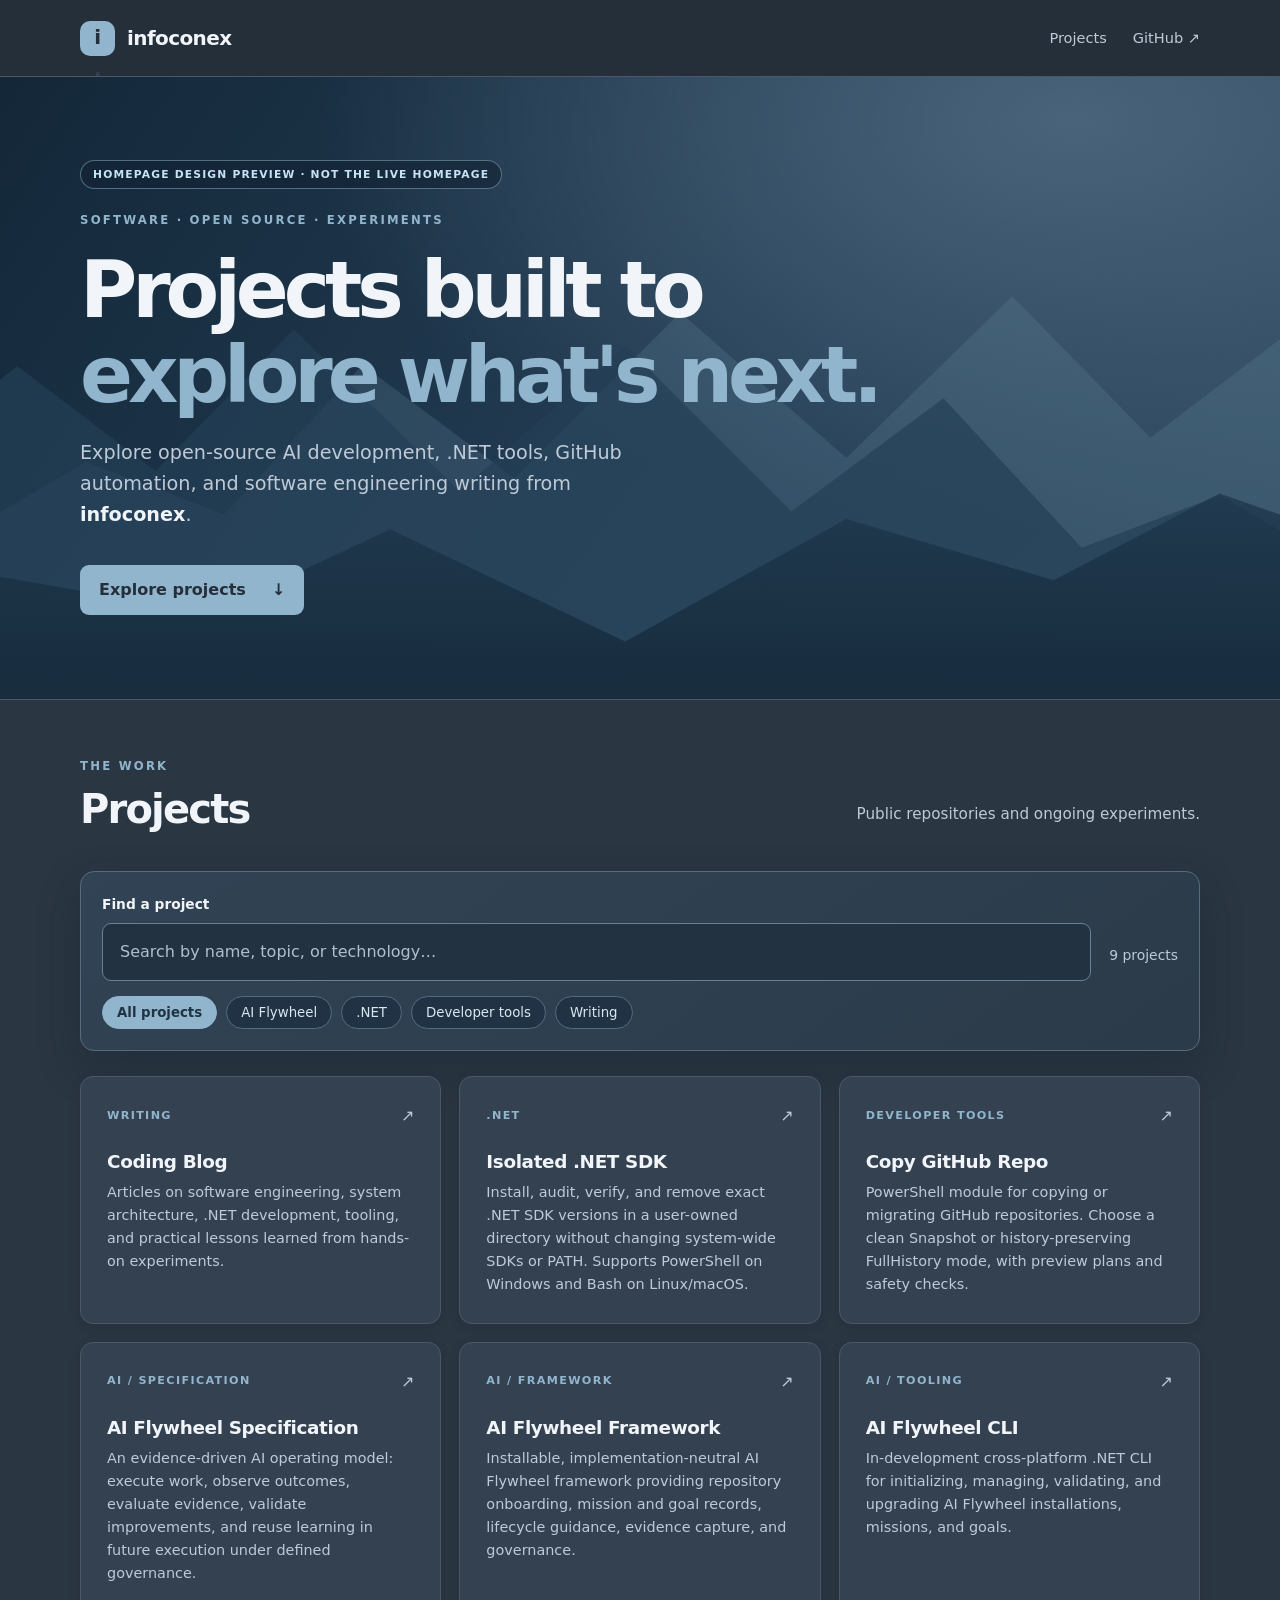
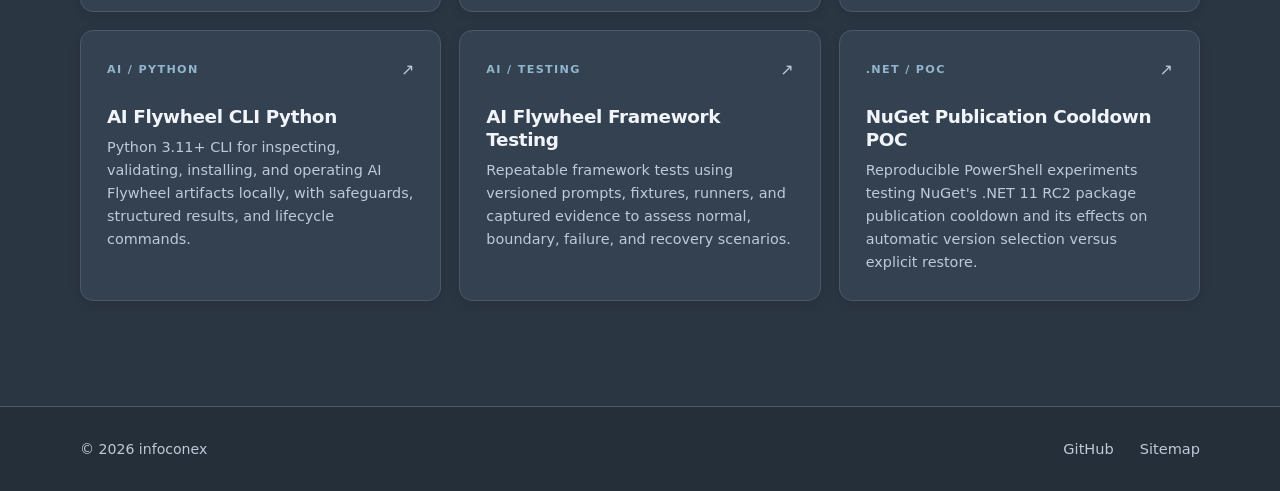
==== homepage-preview/index.html @ 614b7136 "Create independent homepage preview with mountain hero and category search" ====
<!doctype html>
<html lang="en">
<head>
  <meta charset="utf-8">
  <meta name="viewport" content="width=device-width, initial-scale=1">
  <meta name="google-site-verification" content="R2PLnHTV-nKay9ewvrsqAp30Uji-j2KexyPmnPX744A" />
  <meta name="theme-color" content="#252F3A">
  <meta name="description" content="Discover AI Flywheel projects, .NET tooling, GitHub automation, and software engineering writing from infoconex.">
  <meta name="robots" content="noindex,nofollow,noarchive">
  <link rel="icon" href="/favicon.svg" type="image/svg+xml">
  <link rel="stylesheet" href="/styles.css">
  <meta property="og:type" content="website"><meta property="og:site_name" content="infoconex"><meta property="og:title" content="infoconex | AI, .NET and Developer Projects"><meta property="og:description" content="Explore AI Flywheel, developer tools, .NET experiments, and technical writing from infoconex."><meta property="og:url" content="https://infoconex.github.io/"><meta property="og:image" content="https://infoconex.github.io/assets/social/home.png"><meta property="og:image:width" content="1200"><meta property="og:image:height" content="630"><meta property="og:image:alt" content="infoconex open-source engineering projects"><meta name="twitter:card" content="summary_large_image"><meta name="twitter:title" content="infoconex | AI, .NET and Developer Projects"><meta name="twitter:description" content="Explore AI Flywheel, developer tools, .NET experiments, and technical writing from infoconex."><meta name="twitter:image" content="https://infoconex.github.io/assets/social/home.png"><title>Homepage design preview | infoconex</title>
<style>
.hero-demo{position:relative;isolation:isolate;overflow:hidden;min-height:470px;padding:72px 0 84px;background:radial-gradient(ellipse at 84% 7%,#49647a 0%,transparent 50%),linear-gradient(125deg,#132738,#253f57 60%,#324d62 100%)}
.hero-demo .hero-inner{position:relative;z-index:2}.hero-demo h1{font-size:clamp(2.8rem,6.1vw,5.4rem);max-width:850px;margin:18px 0 20px}.hero-demo .intro{max-width:600px}.hero-demo .primary-link{margin-top:16px}
.preview-note{display:inline-flex;border:1px solid #91B5CC80;border-radius:99px;padding:5px 12px;font-size:.67rem;color:#c6e3f5;background:#1323339c;letter-spacing:.11em;font-weight:700}
.mountain{position:absolute;z-index:0;pointer-events:none;left:-3%;width:108%;height:65%;bottom:-1px;clip-path:polygon(0 71%,9% 53%,19% 66%,29% 29%,40% 57%,52% 16%,64% 52%,76% 12%,86% 47%,96% 21%,100% 32%,100% 100%,0 100%)}
.mountain-far{background:#6689a13d;transform:translateY(-48px);filter:blur(2px)}.mountain-mid{background:#243f56b0;transform:scaleX(-1) translateY(-15px)}.mountain-near{background:linear-gradient(180deg,#20394fb0,#172c3d);height:41%;clip-path:polygon(0 49%,18% 66%,31% 33%,48% 77%,64% 29%,79% 53%,91% 19%,100% 36%,100% 100%,0 100%)}
.projects-section{padding-top:45px}.discovery{border:1px solid #566c7d;background:linear-gradient(145deg,#314354,#2b3b4a);padding:21px;border-radius:14px;margin-bottom:25px;box-shadow:0 16px 42px #111e2a55}.discovery-top{display:flex;align-items:end;gap:18px;justify-content:space-between}.discovery-top label{display:grid;flex:1;gap:8px}.discovery-label{font-weight:720;font-size:.86rem}.discovery input{width:100%;border:1px solid #698095;background:#233241;color:#f1f5f9;border-radius:9px;padding:15px 17px;font:inherit}.discovery input::placeholder{color:#aebfce}#project-count{color:var(--muted);font-size:.87rem;padding-bottom:14px;white-space:nowrap}.chips{display:flex;flex-wrap:wrap;gap:9px;margin-top:15px}.chip{cursor:pointer;background:#203244;border:1px solid #526d82;color:#d9e6ef;border-radius:99px;padding:8px 14px;font:600 .83rem/1.3 inherit;font-family:inherit}.chip:hover,.chip:focus-visible{border-color:#b5d5e9}.chip.selected{background:#91B5CC;color:#213342;border-color:#91B5CC;font-weight:800}.project-card[hidden]{display:none!important}
@media(max-width:600px){.hero-demo{min-height:0;padding:48px 0 65px}.mountain{opacity:.5}.discovery-top{display:block}#project-count{display:block;padding:8px 0 0}}
</style></head>
<body>
  <header class="site-header">
    <div class="container header-inner">
      <a class="brand" href="/" aria-label="infoconex home"><span class="brand-mark">i<span>.</span></span> infoconex</a>
      <nav aria-label="Main navigation"><a href="#projects">Projects</a><a href="https://github.com/infoconex" target="_blank" rel="noopener noreferrer">GitHub ↗</a></nav>
    </div>
  </header>
  <main>
    <section class="hero hero-demo"><div class="container hero-inner"><p class="preview-note">HOMEPAGE DESIGN PREVIEW · NOT THE LIVE HOMEPAGE</p>
      <p class="eyebrow">SOFTWARE · OPEN SOURCE · EXPERIMENTS</p>
      <h1>Projects built to<br><span>explore what's next.</span></h1>
      <p class="intro">Explore open-source AI development, .NET tools, GitHub automation, and software engineering writing from <strong>infoconex</strong>.</p>
      <a class="primary-link" href="#projects">Explore projects <span aria-hidden="true">↓</span></a>
      </div><div class="mountain mountain-far" aria-hidden="true"></div><div class="mountain mountain-mid" aria-hidden="true"></div><div class="mountain mountain-near" aria-hidden="true"></div>
    </section>
    <section class="projects-section" id="projects" aria-labelledby="projects-heading">
      <div class="container">
        <div class="section-heading"><div><p class="eyebrow">THE WORK</p><h2 id="projects-heading">Projects</h2></div><p>Public repositories and ongoing experiments.</p></div>
        <div class="discovery"><div class="discovery-top"><label for="project-search"><span class="discovery-label">Find a project</span><input id="project-search" type="search" placeholder="Search by name, topic, or technology…" autocomplete="off"></label><span id="project-count" aria-live="polite"></span></div><div class="chips" aria-label="Filter projects by category" role="group"><button class="chip selected" type="button" data-filter="all" aria-pressed="true">All projects</button><button class="chip" type="button" data-filter="ai" aria-pressed="false">AI Flywheel</button><button class="chip" type="button" data-filter="dotnet" aria-pressed="false">.NET</button><button class="chip" type="button" data-filter="tools" aria-pressed="false">Developer tools</button><button class="chip" type="button" data-filter="writing" aria-pressed="false">Writing</button></div></div>
        <div id="project-grid" class="project-grid">
          <a class="project-card" data-order="10" href="/projects/coding-blog/"><div class="card-top"><span class="card-tag">Writing</span><span class="card-arrow" aria-hidden="true">↗</span></div><h3>Coding Blog</h3><p>Articles on software engineering, system architecture, .NET development, tooling, and practical lessons learned from hands-on experiments.</p></a>
          <a class="project-card" data-order="20" href="/projects/isolated-dotnet-sdk/"><div class="card-top"><span class="card-tag">.NET</span><span class="card-arrow" aria-hidden="true">↗</span></div><h3>Isolated .NET SDK</h3><p>Install, audit, verify, and remove exact .NET SDK versions in a user-owned directory without changing system-wide SDKs or PATH. Supports PowerShell on Windows and Bash on Linux/macOS.</p></a>
          <a class="project-card" data-order="30" href="/projects/copy-github-repo/"><div class="card-top"><span class="card-tag">Developer Tools</span><span class="card-arrow" aria-hidden="true">↗</span></div><h3>Copy GitHub Repo</h3><p>PowerShell module for copying or migrating GitHub repositories. Choose a clean Snapshot or history-preserving FullHistory mode, with preview plans and safety checks.</p></a>
          <a class="project-card" data-order="40" href="/projects/ai-flywheel-spec/"><div class="card-top"><span class="card-tag">AI / Specification</span><span class="card-arrow" aria-hidden="true">↗</span></div><h3>AI Flywheel Specification</h3><p>An evidence-driven AI operating model: execute work, observe outcomes, evaluate evidence, validate improvements, and reuse learning in future execution under defined governance.</p></a>
          <a class="project-card" data-order="50" href="/projects/ai-flywheel-framework/"><div class="card-top"><span class="card-tag">AI / Framework</span><span class="card-arrow" aria-hidden="true">↗</span></div><h3>AI Flywheel Framework</h3><p>Installable, implementation-neutral AI Flywheel framework providing repository onboarding, mission and goal records, lifecycle guidance, evidence capture, and governance.</p></a>
          <a class="project-card" data-order="60" href="/projects/ai-flywheel-cli/"><div class="card-top"><span class="card-tag">AI / Tooling</span><span class="card-arrow" aria-hidden="true">↗</span></div><h3>AI Flywheel CLI</h3><p>In-development cross-platform .NET CLI for initializing, managing, validating, and upgrading AI Flywheel installations, missions, and goals.</p></a>
          <a class="project-card" data-order="70" href="/projects/ai-flywheel-cli-python/"><div class="card-top"><span class="card-tag">AI / Python</span><span class="card-arrow" aria-hidden="true">↗</span></div><h3>AI Flywheel CLI Python</h3><p>Python 3.11+ CLI for inspecting, validating, installing, and operating AI Flywheel artifacts locally, with safeguards, structured results, and lifecycle commands.</p></a>
          <a class="project-card" data-order="80" href="/projects/ai-flywheel-framework-testing/"><div class="card-top"><span class="card-tag">AI / Testing</span><span class="card-arrow" aria-hidden="true">↗</span></div><h3>AI Flywheel Framework Testing</h3><p>Repeatable framework tests using versioned prompts, fixtures, runners, and captured evidence to assess normal, boundary, failure, and recovery scenarios.</p></a>
          <a class="project-card" data-order="90" href="/projects/nuget-publication-cooldown-poc/"><div class="card-top"><span class="card-tag">.NET / POC</span><span class="card-arrow" aria-hidden="true">↗</span></div><h3>NuGet Publication Cooldown POC</h3><p>Reproducible PowerShell experiments testing NuGet&#x27;s .NET 11 RC2 package publication cooldown and its effects on automatic version selection versus explicit restore.</p></a>
        </div><p id="no-results" class="empty-state" hidden>No projects match your search.</p>
        <noscript><p>All project links above work without JavaScript. Search requires JavaScript.</p></noscript>
      </div>
    </section>
  </main>
  <footer class="site-footer"><div class="container footer-inner"><span>© <span id="year">2026</span> infoconex</span><div><a href="https://github.com/infoconex">GitHub</a><a href="/sitemap.xml">Sitemap</a></div></div></footer>
  <script>
(() => {
const cards = [...document.querySelectorAll('.project-card')];
const search = document.getElementById('project-search');
const count = document.getElementById('project-count');
const empty = document.getElementById('no-results');
const chips = [...document.querySelectorAll('.chip')];
const groups = {
  ai: ['ai-flywheel-spec','ai-flywheel-framework','ai-flywheel-cli','ai-flywheel-cli-python','ai-flywheel-framework-testing'],
  dotnet: ['isolated-dotnet-sdk','nuget-publication-cooldown-poc'],
  tools: ['copy-github-repo','isolated-dotnet-sdk','ai-flywheel-cli','ai-flywheel-cli-python'],
  writing: ['coding-blog']
};
let selected = 'all';
function filter(){
 const query=search.value.trim().toLocaleLowerCase();
 let visible=0;
 cards.forEach(card=>{
 const slug=card.getAttribute('href').split('/').filter(Boolean).pop();
 const matches=card.textContent.toLocaleLowerCase().includes(query)&&(selected==='all'||groups[selected].includes(slug));
 card.hidden=!matches;
 if(matches) visible++;
 });
 count.textContent=visible+' '+(visible===1?'project':'projects');
 empty.hidden=visible>0;
}
chips.forEach(chip=>chip.addEventListener('click',()=>{
 selected=chip.dataset.filter;
 chips.forEach(c=>{const active=c===chip;c.classList.toggle('selected',active);c.setAttribute('aria-pressed',String(active));});
 filter();
}));
search.addEventListener('input',filter);
document.getElementById('year').textContent=new Date().getFullYear();
filter();
})();
</script>
</body>
</html>
---- styles.css ----
:root{color-scheme:dark;--bg:#252F3A;--surface:#344151;--line:#4A5969;--text:#F1F5F9;--muted:#BECAD7;--accent:#91B5CC;font-family:Inter,ui-sans-serif,system-ui,-apple-system,BlinkMacSystemFont,"Segoe UI",sans-serif}*{box-sizing:border-box}html{scroll-behavior:smooth}body{margin:0;background:var(--bg);color:var(--text);line-height:1.6}a{color:inherit;text-decoration:none}a:hover{color:var(--accent)}a:focus-visible,input:focus-visible{outline:2px solid var(--accent);outline-offset:4px}.container{width:min(1120px,calc(100% - 44px));margin-inline:auto}.site-header{border-bottom:1px solid var(--line)}.header-inner,.footer-inner{display:flex;align-items:center;justify-content:space-between;gap:24px}.header-inner{min-height:76px}.brand{display:flex;align-items:center;gap:12px;font-weight:750;letter-spacing:-.03em;font-size:1.25rem}.brand-mark{display:grid;place-items:center;background:var(--accent);color:#252F3A;width:35px;height:35px;border-radius:10px;font-weight:850}.brand-mark span{color:#344151}.site-header nav,.site-footer .footer-inner>div{display:flex;gap:26px;font-size:.91rem;color:var(--muted)}.hero{padding:68px 0 72px}.eyebrow{color:var(--accent);font-size:.73rem;font-weight:800;letter-spacing:.19em}.hero h1{max-width:900px;font-size:clamp(2.8rem,6.4vw,5.8rem);line-height:1.09;letter-spacing:-.065em;margin:21px 0 28px}.hero h1 span{color:var(--accent)}.intro{font-size:1.2rem;color:var(--muted);max-width:610px}.intro strong{color:var(--text)}.primary-link{display:inline-flex;align-items:center;gap:26px;margin-top:24px;padding:12px 19px;border-radius:9px;background:var(--accent);color:#252F3A;font-weight:750}.primary-link:hover{background:#B3CFE0;color:#252F3A}.projects-section{padding:80px 0 105px;background:#2B3643;border-top:1px solid var(--line)}.section-heading{display:flex;justify-content:space-between;align-items:end;gap:20px;margin-bottom:30px}.section-heading h2{font-size:2.5rem;letter-spacing:-.045em;line-height:1.1;margin:10px 0}.section-heading>p{color:var(--muted);font-size:.95rem}.filter-bar{display:flex;align-items:center;justify-content:space-between;gap:18px;margin-bottom:24px}.filter-bar input{width:min(440px,100%);padding:13px 16px;border:1px solid var(--line);border-radius:9px;color:var(--text);background:var(--bg);font:inherit}.filter-bar span{color:var(--muted);font-size:.85rem}.project-grid{display:grid;grid-template-columns:repeat(3,minmax(0,1fr));gap:18px}.project-card{display:flex;flex-direction:column;min-height:230px;padding:26px;background:var(--surface);border:1px solid var(--line);border-radius:13px;transition:border-color .15s,transform .15s}.project-card:hover{border-color:#91B5CC;transform:translateY(-2px)}.card-top{display:flex;align-items:center;justify-content:space-between;gap:8px}.card-tag{font-size:.7rem;text-transform:uppercase;letter-spacing:.12em;color:var(--accent);font-weight:750}.card-arrow{color:var(--muted)}.project-card h3{font-size:1.15rem;letter-spacing:-.02em;overflow-wrap:anywhere;margin:22px 0 8px;line-height:1.25}.project-card p{margin:0;color:var(--muted);font-size:.9rem}.empty-state{color:var(--muted);grid-column:1/-1}.site-footer{padding:30px 0;border-top:1px solid var(--line);color:var(--muted);font-size:.88rem}.sr-only{position:absolute;width:1px;height:1px;padding:0;margin:-1px;overflow:hidden;clip:rect(0,0,0,0);white-space:nowrap;border:0}@media(max-width:850px){.project-grid{grid-template-columns:repeat(2,minmax(0,1fr))}}@media(max-width:600px){.hero{padding:54px 0 58px}.projects-section{padding:60px 0}.project-grid{grid-template-columns:1fr}.section-heading{align-items:start;flex-direction:column}.header-inner nav{gap:12px}.filter-bar{align-items:start;flex-direction:column}.footer-inner{align-items:start;flex-direction:column}}

.project-card[hidden],.empty-state[hidden]{display:none!important}.detail-page{min-height:65vh;padding-top:90px;padding-bottom:95px}.detail-page h1{font-size:clamp(2.5rem,6vw,4.4rem);letter-spacing:-.05em;line-height:1.1;margin:20px 0}.detail-page section{margin-top:65px;max-width:770px}.detail-page section h2{letter-spacing:-.025em}.detail-page section p{color:var(--muted)}.detail-links{display:flex;flex-wrap:wrap;gap:16px}.secondary-link{background:transparent;border:1px solid var(--line);color:var(--text)}.secondary-link:hover{background:#405064;color:var(--accent)}.return-link{margin-top:75px;color:var(--muted)}@media(prefers-reduced-motion:reduce){html{scroll-behavior:auto}.project-card{transition:none}}

/* Smoky Slate focus, contrast, and clarity */
.site-header{background:rgba(37,47,58,.94)}.project-card{box-shadow:0 3px 12px rgba(0,0,0,.10)}.project-card:hover{box-shadow:0 10px 24px rgba(0,0,0,.18)}.card-tag,.eyebrow{color:#91B5CC}.filter-bar input::placeholder{color:#BECAD7}.primary-link:focus-visible,.project-card:focus-visible{outline:3px solid #91B5CC;outline-offset:3px}

.primary-link{color:#252F3A}.primary-link:hover{color:#252F3A}.brand-mark{color:#252F3A}.secondary-link{color:var(--text)}.secondary-link:hover{color:var(--accent)}

/* Project detail content */
.detail-page .intro{max-width:850px}.detail-page section{margin-top:48px}.detail-page section h2{font-size:1.45rem;line-height:1.25}.detail-page section p{max-width:740px}.detail-highlights{padding-left:1.4rem;max-width:740px;color:var(--muted);line-height:1.75}.detail-highlights li{padding-left:.3rem;margin:.5rem 0}.detail-highlights li::marker{color:var(--accent)}


/* Shared project case-study template */
.case-shell{background:#2B3643;border-top:1px solid var(--line);padding:34px 0 90px}
.case-columns{display:grid;grid-template-columns:minmax(0,1fr) 260px;gap:56px;align-items:start}
.case-main{min-width:0}
.case-hero{padding:36px 0 65px}
.case-hero h1{font-size:clamp(2.7rem,7vw,5rem);letter-spacing:-.065em;line-height:1.05;margin:18px 0 25px}
.case-lead{font-size:clamp(1.15rem,2.2vw,1.42rem);color:var(--muted);max-width:770px;line-height:1.55}
.case-ctas{display:flex;flex-wrap:wrap;gap:12px;margin-top:30px}
.case-btn{display:inline-flex;align-items:center;padding:12px 19px;border-radius:9px;font-size:.9rem;font-weight:750;gap:11px}
.case-primary{background:var(--accent);color:#192630}
.case-primary:hover{background:#B3CFE0;color:#192630}
.case-outline{border:1px solid var(--line);color:var(--text)}
.case-outline:hover{background:var(--surface);color:var(--text)}
.case-section{margin-bottom:70px;scroll-margin-top:20px}
.case-kicker{color:var(--accent);text-transform:uppercase;letter-spacing:.14em;font-size:.75rem;font-weight:800}
.case-section h2{font-size:clamp(1.75rem,3vw,2.25rem);letter-spacing:-.04em;line-height:1.18;margin:12px 0 20px}
.case-section p{color:var(--muted);font-size:1rem;line-height:1.8;margin:0 0 14px}
.case-steps{display:grid;gap:12px;margin-top:28px}
.case-step{display:grid;grid-template-columns:36px 1fr;gap:16px;background:var(--surface);border:1px solid var(--line);border-radius:12px;padding:20px}
.case-step-number{width:36px;height:36px;display:grid;place-items:center;background:#425466;border-radius:9px;color:var(--accent);font-weight:800}
.case-step h3{margin:5px 0;font-size:1rem;line-height:1.5}
.case-bullets{padding-left:22px;color:var(--muted);line-height:1.85}
.case-bullets li{margin:10px 0}.case-bullets li::marker{color:var(--accent)}
.case-related{background:var(--surface);border:1px solid var(--line);padding:28px;border-radius:12px;margin-top:22px}
.case-related h3{margin:0 0 10px}.case-related p{font-size:.9rem}.case-related .case-ctas{margin-top:20px}
.case-aside{position:sticky;top:28px;margin-top:42px;background:var(--surface);border:1px solid var(--line);border-radius:14px;padding:22px}
.case-aside h2{font-size:.9rem;margin:0 0 15px}
.case-toc{display:grid;gap:12px;font-size:.84rem;color:var(--muted)}
.case-rule{height:1px;background:var(--line);margin:23px 0}
.case-aside-links{display:flex;flex-direction:column;align-items:flex-start;gap:12px;font-size:.84rem;font-weight:700;color:var(--accent)}
.site-footer nav{display:flex;gap:26px}
@media(max-width:800px){.case-columns{grid-template-columns:1fr;gap:0}.case-aside{position:static;order:-1;margin-top:0}.case-toc{grid-template-columns:repeat(2,minmax(0,1fr))}.case-hero{padding:20px 0 40px}.case-shell{padding:30px 0 60px}}
@media(max-width:520px){.case-toc{grid-template-columns:repeat(2,minmax(0,1fr))}.case-btn{width:100%;justify-content:center}.site-footer nav{flex-wrap:wrap;gap:16px}}

/* Long-form project case studies */
.case-section>p+p{margin-top:16px}.case-step p{color:var(--muted);line-height:1.7;font-size:.92rem;margin:9px 0 0}.case-bullets li{padding-left:6px;margin-bottom:23px}.case-bullets li strong{display:block;color:var(--text);font-weight:650;margin-bottom:8px}.case-bullets li p{margin:7px 0;color:var(--muted);font-size:.94rem;line-height:1.7}

/* Related project and article cards */
.case-resource-grid{display:grid;gap:14px;margin-top:24px}.case-resource-card{display:block;background:var(--surface);border:1px solid var(--line);border-radius:12px;padding:22px 24px;transition:border-color .15s,transform .15s}.case-resource-card:hover{border-color:var(--accent);transform:translateY(-2px)}.case-resource-card h3{color:var(--text);font-size:1.08rem;margin:0 0 9px;line-height:1.4}.case-resource-card span{color:var(--accent);font-size:.85rem;font-weight:650}.case-resource-card p{color:var(--muted);font-size:.92rem;line-height:1.65;margin:10px 0 0}.case-resource-card:focus-visible{outline:3px solid var(--accent);outline-offset:3px}

/* Approved modern engineering case study — production project pages */
.case-shell{background:#252F3A;padding:0 0 78px;border-top:0}
.case-breadcrumb{padding:28px 0;color:var(--muted);font-size:.9rem}.case-breadcrumb span{margin:0 9px;opacity:.65}
.case-columns{grid-template-columns:minmax(0,1fr) 305px;gap:35px;align-items:start}
.case-hero{display:grid;grid-template-columns:1fr;gap:20px;min-height:0;margin-bottom:34px;padding:31px;border:1px solid #61778b;border-radius:16px;background:linear-gradient(118deg,#202f3e,#304e68 75%,#19446b);overflow:hidden}
.case-hero h1{font-size:clamp(2.2rem,3.65vw,3.4rem);line-height:1.12;letter-spacing:-.06em;margin:10px 0}
.case-tagline{font-size:clamp(1.12rem,2vw,1.48rem);font-weight:720;color:#b2d9f2;margin:0 0 12px}
.case-lead{font-size:1.02rem;line-height:1.65;color:#e0eaf2;margin:0}
.case-hero-visual{background:#152332ec;border:1px solid #344d63;border-radius:12px;padding:17px 19px;display:grid;grid-template-columns:repeat(2,minmax(0,1fr));gap:12px 18px;font-size:.84rem;line-height:1.5;color:#e4edf5}
.case-hero-visual span:not(.case-visual-label){display:block;overflow-wrap:anywhere}
.case-visual-label{grid-column:1/-1;font-size:.71rem;letter-spacing:.12em;font-weight:750;color:#a9d2ea}
.case-section{border-top:1px solid var(--line);margin:0;padding:28px 0 35px;scroll-margin-top:22px}
.case-section h2{font-size:clamp(1.5rem,2.5vw,1.95rem);margin:10px 0 15px}
.case-section p{line-height:1.7}
.case-steps{margin-top:19px}
.case-step{background:#2d3c4b;padding:18px}
.case-resource-grid{grid-template-columns:repeat(2,minmax(0,1fr));gap:12px}
.case-resource-card{padding:18px}
.case-aside{position:sticky;top:20px;display:grid;gap:16px;margin:0;padding:0;border:0;background:transparent}
.case-side-card{padding:20px;border:1px solid var(--line);border-radius:12px;background:#2c3b4a}
.case-side-card h2{margin:0 0 14px;font-size:1.04rem}
.case-side-card dl{margin:0}
.case-side-actions{display:grid;gap:10px;margin-bottom:17px}
.case-side-action{display:block;text-align:center;border-radius:8px;padding:11px 12px;font-size:.89rem;font-weight:750}
.case-side-action.case-outline{border:1px solid #94bfd9}
.case-detail{display:grid;grid-template-columns:85px minmax(0,1fr);gap:10px;border-top:1px solid #47596a;padding:10px 0;font-size:.83rem}
.case-detail dt{color:var(--muted)}.case-detail dd{margin:0;overflow-wrap:anywhere}
.case-toc{gap:3px}
.case-toc a{display:block;border-left:3px solid transparent;padding:8px 11px;margin-left:-11px;border-radius:0 7px 7px 0;transition:background-color .15s,color .15s,border-color .15s}
.case-toc a.active,.case-toc a[aria-current="location"]{border-left-color:var(--accent);background:#91B5CC1b;color:#d4efff;font-weight:750}
@media(max-width:860px){.case-columns{grid-template-columns:1fr;gap:24px}.case-aside{position:static;order:0;grid-template-columns:repeat(2,minmax(0,1fr))}.case-toc{grid-template-columns:1fr}.case-hero{padding:26px}}
@media(max-width:560px){.case-hero{padding:23px}.case-hero-visual{grid-template-columns:1fr}.case-resource-grid{grid-template-columns:1fr}.case-aside{grid-template-columns:1fr}}
@media(prefers-reduced-motion:reduce){.case-toc a{transition:none}}

/* Section numbers in the production table of contents */
.case-toc a{display:flex;align-items:baseline;gap:12px}.case-toc-number{flex:0 0 21px;font-size:.78rem;font-variant-numeric:tabular-nums;color:var(--accent);font-weight:750}.case-toc a.active .case-toc-number,.case-toc a[aria-current="location"] .case-toc-number{color:#d4efff}
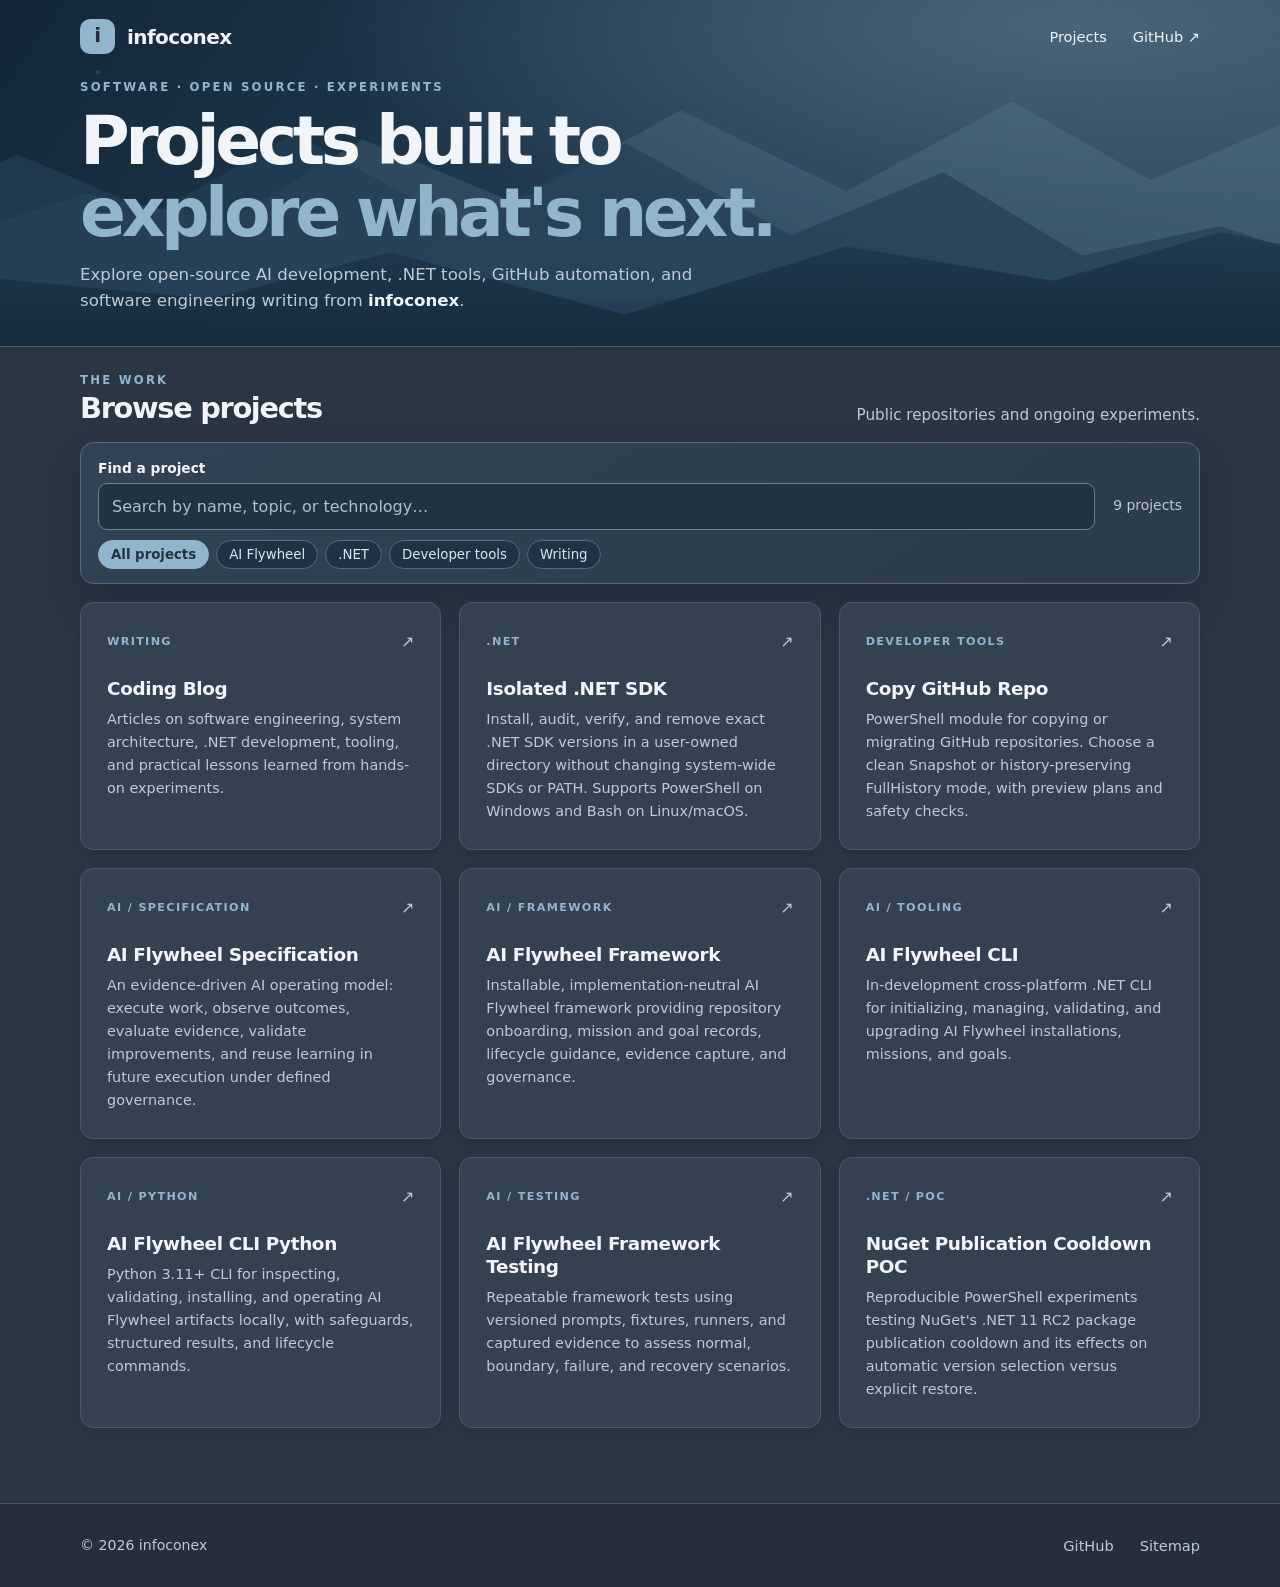
==== commit 076d8cbe: "Integrate homepage preview navigation into compact hero and bring search/cards above fold" ====
--- a/homepage-preview/index.html
+++ b/homepage-preview/index.html
@@ -18,25 +18,25 @@
 .mountain-far{background:#6689a13d;transform:translateY(-48px);filter:blur(2px)}.mountain-mid{background:#243f56b0;transform:scaleX(-1) translateY(-15px)}.mountain-near{background:linear-gradient(180deg,#20394fb0,#172c3d);height:41%;clip-path:polygon(0 49%,18% 66%,31% 33%,48% 77%,64% 29%,79% 53%,91% 19%,100% 36%,100% 100%,0 100%)}
 .projects-section{padding-top:45px}.discovery{border:1px solid #566c7d;background:linear-gradient(145deg,#314354,#2b3b4a);padding:21px;border-radius:14px;margin-bottom:25px;box-shadow:0 16px 42px #111e2a55}.discovery-top{display:flex;align-items:end;gap:18px;justify-content:space-between}.discovery-top label{display:grid;flex:1;gap:8px}.discovery-label{font-weight:720;font-size:.86rem}.discovery input{width:100%;border:1px solid #698095;background:#233241;color:#f1f5f9;border-radius:9px;padding:15px 17px;font:inherit}.discovery input::placeholder{color:#aebfce}#project-count{color:var(--muted);font-size:.87rem;padding-bottom:14px;white-space:nowrap}.chips{display:flex;flex-wrap:wrap;gap:9px;margin-top:15px}.chip{cursor:pointer;background:#203244;border:1px solid #526d82;color:#d9e6ef;border-radius:99px;padding:8px 14px;font:600 .83rem/1.3 inherit;font-family:inherit}.chip:hover,.chip:focus-visible{border-color:#b5d5e9}.chip.selected{background:#91B5CC;color:#213342;border-color:#91B5CC;font-weight:800}.project-card[hidden]{display:none!important}
 @media(max-width:600px){.hero-demo{min-height:0;padding:48px 0 65px}.mountain{opacity:.5}.discovery-top{display:block}#project-count{display:block;padding:8px 0 0}}
+
+/* Integrated navigation and compressed above-the-fold composition */
+.hero-demo{min-height:0;padding:0 0 30px}.hero-demo .hero-inner{position:relative}.hero-header{display:flex;justify-content:space-between;align-items:center;gap:20px;padding:19px 0 24px}.hero-header nav{display:flex;align-items:center;gap:26px;font-size:.91rem}.hero-header .brand{white-space:nowrap}
+.hero-demo .eyebrow{margin:0 0 7px}.hero-demo h1{font-size:clamp(2.45rem,5.3vw,4.45rem);line-height:1.07;margin:8px 0 12px;max-width:760px}.hero-demo .intro{font-size:1.04rem;line-height:1.55;max-width:660px;margin:0 0 3px}
+.projects-section{padding:24px 0 75px}.section-heading{margin-bottom:14px}.section-heading h2{font-size:1.8rem;margin:3px 0}.section-heading .eyebrow{margin:0}.section-heading>p{margin:0}.discovery{padding:14px 17px;margin-bottom:18px}.discovery-top label{gap:4px}.discovery input{padding:10px 13px}.chips{margin-top:10px;gap:7px}.chip{padding:6px 12px}
+@media(max-width:600px){.hero-demo{padding:0 0 31px}.hero-header{padding:15px 0 24px}.hero-header nav{gap:15px;font-size:.83rem}.hero-demo h1{font-size:clamp(2.35rem,8vw,3.2rem)}.section-heading{gap:4px}.section-heading>p{font-size:.84rem}.projects-section{padding-top:22px}}
 </style></head>
 <body>
-  <header class="site-header">
-    <div class="container header-inner">
-      <a class="brand" href="/" aria-label="infoconex home"><span class="brand-mark">i<span>.</span></span> infoconex</a>
-      <nav aria-label="Main navigation"><a href="#projects">Projects</a><a href="https://github.com/infoconex" target="_blank" rel="noopener noreferrer">GitHub ↗</a></nav>
-    </div>
-  </header>
   <main>
-    <section class="hero hero-demo"><div class="container hero-inner"><p class="preview-note">HOMEPAGE DESIGN PREVIEW · NOT THE LIVE HOMEPAGE</p>
+    <section class="hero hero-demo"><div class="container hero-inner"><div class="hero-header"><a class="brand" href="/" aria-label="infoconex home"><span class="brand-mark">i<span>.</span></span> infoconex</a><nav aria-label="Main navigation"><a href="#projects">Projects</a><a href="https://github.com/infoconex" target="_blank" rel="noopener noreferrer">GitHub ↗</a></nav></div>
       <p class="eyebrow">SOFTWARE · OPEN SOURCE · EXPERIMENTS</p>
       <h1>Projects built to<br><span>explore what's next.</span></h1>
       <p class="intro">Explore open-source AI development, .NET tools, GitHub automation, and software engineering writing from <strong>infoconex</strong>.</p>
-      <a class="primary-link" href="#projects">Explore projects <span aria-hidden="true">↓</span></a>
+      
       </div><div class="mountain mountain-far" aria-hidden="true"></div><div class="mountain mountain-mid" aria-hidden="true"></div><div class="mountain mountain-near" aria-hidden="true"></div>
     </section>
     <section class="projects-section" id="projects" aria-labelledby="projects-heading">
       <div class="container">
-        <div class="section-heading"><div><p class="eyebrow">THE WORK</p><h2 id="projects-heading">Projects</h2></div><p>Public repositories and ongoing experiments.</p></div>
+        <div class="section-heading"><div><p class="eyebrow">THE WORK</p><h2 id="projects-heading">Browse projects</h2></div><p>Public repositories and ongoing experiments.</p></div>
         <div class="discovery"><div class="discovery-top"><label for="project-search"><span class="discovery-label">Find a project</span><input id="project-search" type="search" placeholder="Search by name, topic, or technology…" autocomplete="off"></label><span id="project-count" aria-live="polite"></span></div><div class="chips" aria-label="Filter projects by category" role="group"><button class="chip selected" type="button" data-filter="all" aria-pressed="true">All projects</button><button class="chip" type="button" data-filter="ai" aria-pressed="false">AI Flywheel</button><button class="chip" type="button" data-filter="dotnet" aria-pressed="false">.NET</button><button class="chip" type="button" data-filter="tools" aria-pressed="false">Developer tools</button><button class="chip" type="button" data-filter="writing" aria-pressed="false">Writing</button></div></div>
         <div id="project-grid" class="project-grid">
           <a class="project-card" data-order="10" href="/projects/coding-blog/"><div class="card-top"><span class="card-tag">Writing</span><span class="card-arrow" aria-hidden="true">↗</span></div><h3>Coding Blog</h3><p>Articles on software engineering, system architecture, .NET development, tooling, and practical lessons learned from hands-on experiments.</p></a>
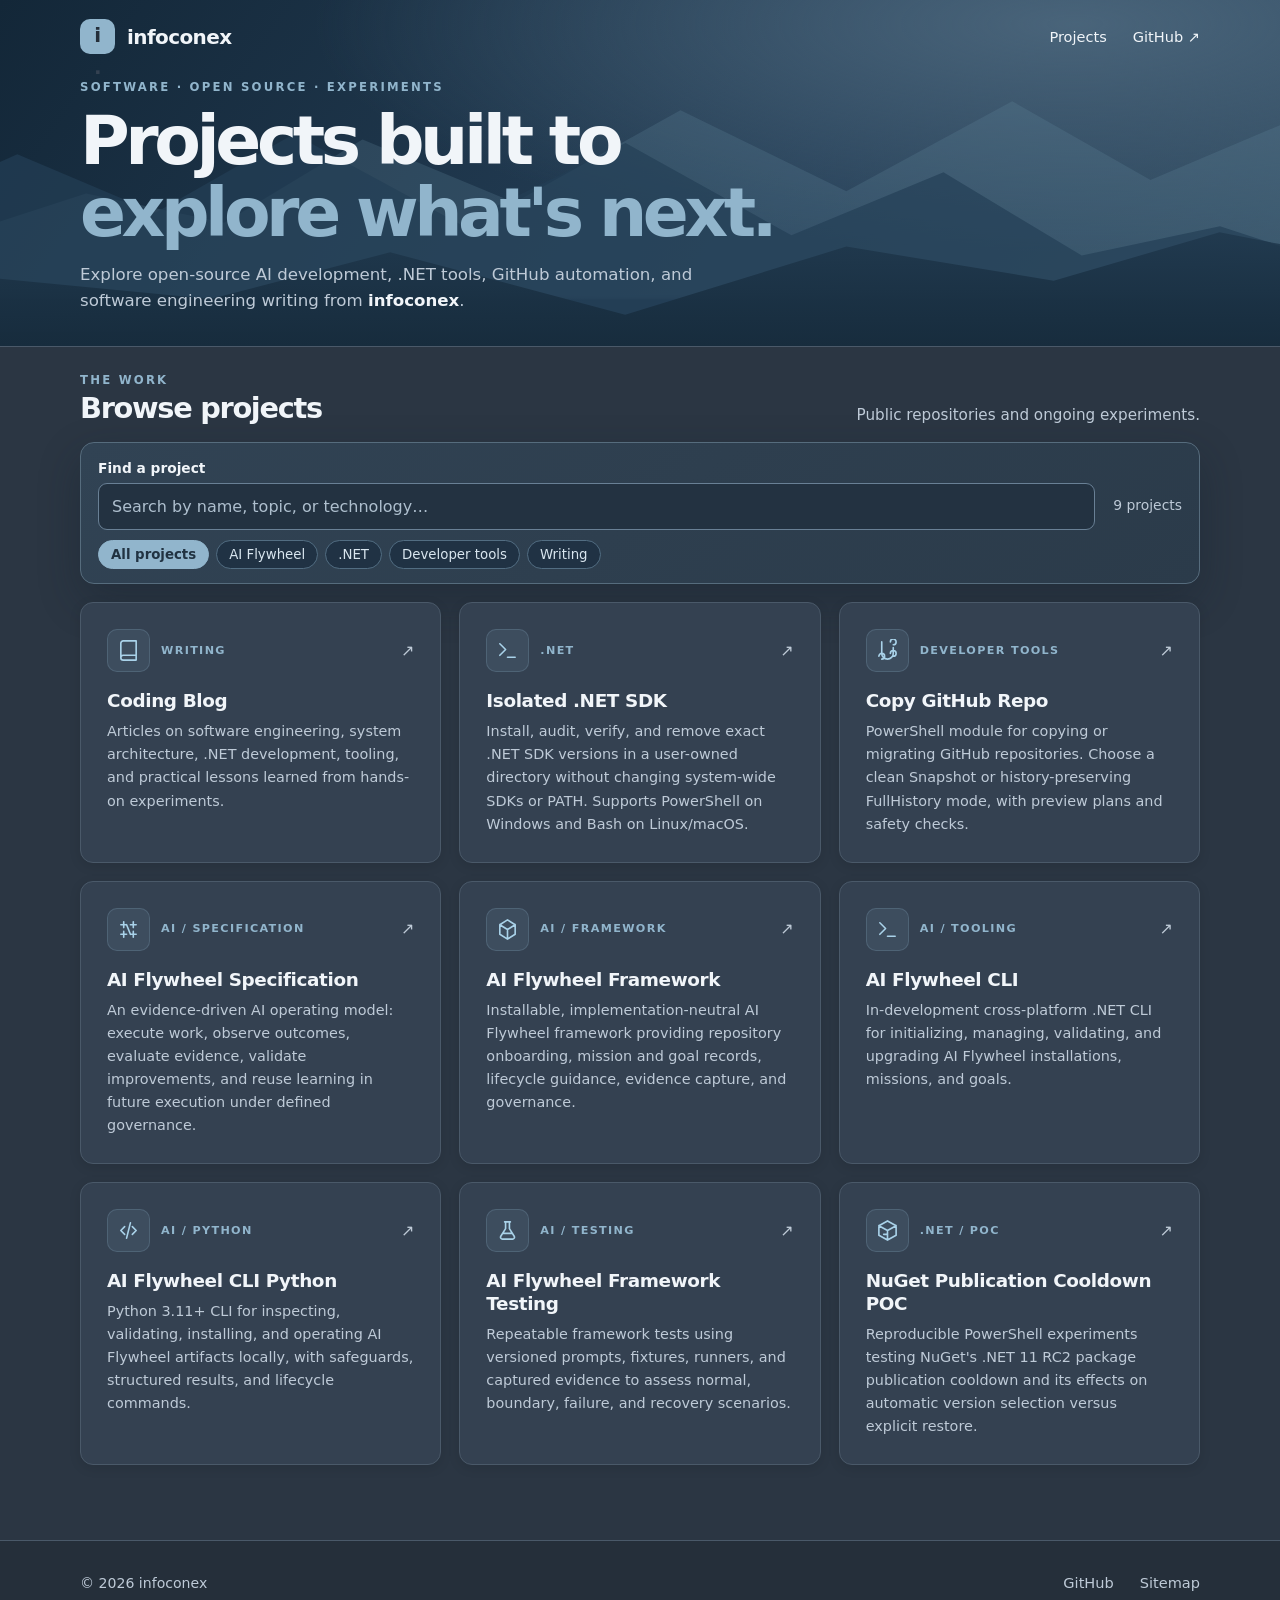
==== commit 8451400d: "Add matching outline icons to all nine homepage preview cards" ====
--- a/homepage-preview/index.html
+++ b/homepage-preview/index.html
@@ -24,6 +24,7 @@
 .hero-demo .eyebrow{margin:0 0 7px}.hero-demo h1{font-size:clamp(2.45rem,5.3vw,4.45rem);line-height:1.07;margin:8px 0 12px;max-width:760px}.hero-demo .intro{font-size:1.04rem;line-height:1.55;max-width:660px;margin:0 0 3px}
 .projects-section{padding:24px 0 75px}.section-heading{margin-bottom:14px}.section-heading h2{font-size:1.8rem;margin:3px 0}.section-heading .eyebrow{margin:0}.section-heading>p{margin:0}.discovery{padding:14px 17px;margin-bottom:18px}.discovery-top label{gap:4px}.discovery input{padding:10px 13px}.chips{margin-top:10px;gap:7px}.chip{padding:6px 12px}
 @media(max-width:600px){.hero-demo{padding:0 0 31px}.hero-header{padding:15px 0 24px}.hero-header nav{gap:15px;font-size:.83rem}.hero-demo h1{font-size:clamp(2.35rem,8vw,3.2rem)}.section-heading{gap:4px}.section-heading>p{font-size:.84rem}.projects-section{padding-top:22px}}
+.card-identity{display:flex;align-items:center;gap:11px;min-width:0}.project-icon{display:grid;place-items:center;flex:0 0 43px;width:43px;height:43px;border-radius:10px;background:#91b5cc1b;border:1px solid #91b5cc35;color:#a9d2e9}.project-icon svg{width:23px;height:23px}.project-card h3{margin-top:17px}.card-top{align-items:center}.card-tag{line-height:1.4}
 </style></head>
 <body>
   <main>
@@ -39,15 +40,15 @@
         <div class="section-heading"><div><p class="eyebrow">THE WORK</p><h2 id="projects-heading">Browse projects</h2></div><p>Public repositories and ongoing experiments.</p></div>
         <div class="discovery"><div class="discovery-top"><label for="project-search"><span class="discovery-label">Find a project</span><input id="project-search" type="search" placeholder="Search by name, topic, or technology…" autocomplete="off"></label><span id="project-count" aria-live="polite"></span></div><div class="chips" aria-label="Filter projects by category" role="group"><button class="chip selected" type="button" data-filter="all" aria-pressed="true">All projects</button><button class="chip" type="button" data-filter="ai" aria-pressed="false">AI Flywheel</button><button class="chip" type="button" data-filter="dotnet" aria-pressed="false">.NET</button><button class="chip" type="button" data-filter="tools" aria-pressed="false">Developer tools</button><button class="chip" type="button" data-filter="writing" aria-pressed="false">Writing</button></div></div>
         <div id="project-grid" class="project-grid">
-          <a class="project-card" data-order="10" href="/projects/coding-blog/"><div class="card-top"><span class="card-tag">Writing</span><span class="card-arrow" aria-hidden="true">↗</span></div><h3>Coding Blog</h3><p>Articles on software engineering, system architecture, .NET development, tooling, and practical lessons learned from hands-on experiments.</p></a>
-          <a class="project-card" data-order="20" href="/projects/isolated-dotnet-sdk/"><div class="card-top"><span class="card-tag">.NET</span><span class="card-arrow" aria-hidden="true">↗</span></div><h3>Isolated .NET SDK</h3><p>Install, audit, verify, and remove exact .NET SDK versions in a user-owned directory without changing system-wide SDKs or PATH. Supports PowerShell on Windows and Bash on Linux/macOS.</p></a>
-          <a class="project-card" data-order="30" href="/projects/copy-github-repo/"><div class="card-top"><span class="card-tag">Developer Tools</span><span class="card-arrow" aria-hidden="true">↗</span></div><h3>Copy GitHub Repo</h3><p>PowerShell module for copying or migrating GitHub repositories. Choose a clean Snapshot or history-preserving FullHistory mode, with preview plans and safety checks.</p></a>
-          <a class="project-card" data-order="40" href="/projects/ai-flywheel-spec/"><div class="card-top"><span class="card-tag">AI / Specification</span><span class="card-arrow" aria-hidden="true">↗</span></div><h3>AI Flywheel Specification</h3><p>An evidence-driven AI operating model: execute work, observe outcomes, evaluate evidence, validate improvements, and reuse learning in future execution under defined governance.</p></a>
-          <a class="project-card" data-order="50" href="/projects/ai-flywheel-framework/"><div class="card-top"><span class="card-tag">AI / Framework</span><span class="card-arrow" aria-hidden="true">↗</span></div><h3>AI Flywheel Framework</h3><p>Installable, implementation-neutral AI Flywheel framework providing repository onboarding, mission and goal records, lifecycle guidance, evidence capture, and governance.</p></a>
-          <a class="project-card" data-order="60" href="/projects/ai-flywheel-cli/"><div class="card-top"><span class="card-tag">AI / Tooling</span><span class="card-arrow" aria-hidden="true">↗</span></div><h3>AI Flywheel CLI</h3><p>In-development cross-platform .NET CLI for initializing, managing, validating, and upgrading AI Flywheel installations, missions, and goals.</p></a>
-          <a class="project-card" data-order="70" href="/projects/ai-flywheel-cli-python/"><div class="card-top"><span class="card-tag">AI / Python</span><span class="card-arrow" aria-hidden="true">↗</span></div><h3>AI Flywheel CLI Python</h3><p>Python 3.11+ CLI for inspecting, validating, installing, and operating AI Flywheel artifacts locally, with safeguards, structured results, and lifecycle commands.</p></a>
-          <a class="project-card" data-order="80" href="/projects/ai-flywheel-framework-testing/"><div class="card-top"><span class="card-tag">AI / Testing</span><span class="card-arrow" aria-hidden="true">↗</span></div><h3>AI Flywheel Framework Testing</h3><p>Repeatable framework tests using versioned prompts, fixtures, runners, and captured evidence to assess normal, boundary, failure, and recovery scenarios.</p></a>
-          <a class="project-card" data-order="90" href="/projects/nuget-publication-cooldown-poc/"><div class="card-top"><span class="card-tag">.NET / POC</span><span class="card-arrow" aria-hidden="true">↗</span></div><h3>NuGet Publication Cooldown POC</h3><p>Reproducible PowerShell experiments testing NuGet&#x27;s .NET 11 RC2 package publication cooldown and its effects on automatic version selection versus explicit restore.</p></a>
+          <a class="project-card" data-order="10" href="/projects/coding-blog/"><div class="card-top"><span class="card-identity"><span class="project-icon" aria-hidden="true"><svg viewBox="0 0 24 24" fill="none" stroke="currentColor" stroke-width="1.7" stroke-linecap="round" stroke-linejoin="round"><path d="M4 19.5A2.5 2.5 0 0 1 6.5 17H20 M6.5 2H20v20H6.5A2.5 2.5 0 0 1 4 19.5v-15A2.5 2.5 0 0 1 6.5 2Z"/></svg></span><span class="card-tag">Writing</span></span><span class="card-arrow" aria-hidden="true">↗</span></div><h3>Coding Blog</h3><p>Articles on software engineering, system architecture, .NET development, tooling, and practical lessons learned from hands-on experiments.</p></a>
+          <a class="project-card" data-order="20" href="/projects/isolated-dotnet-sdk/"><div class="card-top"><span class="card-identity"><span class="project-icon" aria-hidden="true"><svg viewBox="0 0 24 24" fill="none" stroke="currentColor" stroke-width="1.7" stroke-linecap="round" stroke-linejoin="round"><path d="m4 17 6-6-6-6 M12 19h8"/></svg></span><span class="card-tag">.NET</span></span><span class="card-arrow" aria-hidden="true">↗</span></div><h3>Isolated .NET SDK</h3><p>Install, audit, verify, and remove exact .NET SDK versions in a user-owned directory without changing system-wide SDKs or PATH. Supports PowerShell on Windows and Bash on Linux/macOS.</p></a>
+          <a class="project-card" data-order="30" href="/projects/copy-github-repo/"><div class="card-top"><span class="card-identity"><span class="project-icon" aria-hidden="true"><svg viewBox="0 0 24 24" fill="none" stroke="currentColor" stroke-width="1.7" stroke-linecap="round" stroke-linejoin="round"><path d="M6 3v12 M18 6a3 3 0 1 0-3-3 M6 21a3 3 0 1 0-3-3 M18 18a3 3 0 1 0-3-3 M6 15a6 6 0 0 0 12 0V9"/></svg></span><span class="card-tag">Developer Tools</span></span><span class="card-arrow" aria-hidden="true">↗</span></div><h3>Copy GitHub Repo</h3><p>PowerShell module for copying or migrating GitHub repositories. Choose a clean Snapshot or history-preserving FullHistory mode, with preview plans and safety checks.</p></a>
+          <a class="project-card" data-order="40" href="/projects/ai-flywheel-spec/"><div class="card-top"><span class="card-identity"><span class="project-icon" aria-hidden="true"><svg viewBox="0 0 24 24" fill="none" stroke="currentColor" stroke-width="1.7" stroke-linecap="round" stroke-linejoin="round"><path d="M4 7h6 M14 7h6 M7 4v6 M17 4v6 M4 17h6 M14 17h6 M7 14v6 M17 14v6 M10 7l4 10"/></svg></span><span class="card-tag">AI / Specification</span></span><span class="card-arrow" aria-hidden="true">↗</span></div><h3>AI Flywheel Specification</h3><p>An evidence-driven AI operating model: execute work, observe outcomes, evaluate evidence, validate improvements, and reuse learning in future execution under defined governance.</p></a>
+          <a class="project-card" data-order="50" href="/projects/ai-flywheel-framework/"><div class="card-top"><span class="card-identity"><span class="project-icon" aria-hidden="true"><svg viewBox="0 0 24 24" fill="none" stroke="currentColor" stroke-width="1.7" stroke-linecap="round" stroke-linejoin="round"><path d="M12 2 4 7v10l8 5 8-5V7l-8-5Z M4 7l8 5 8-5 M12 12v10"/></svg></span><span class="card-tag">AI / Framework</span></span><span class="card-arrow" aria-hidden="true">↗</span></div><h3>AI Flywheel Framework</h3><p>Installable, implementation-neutral AI Flywheel framework providing repository onboarding, mission and goal records, lifecycle guidance, evidence capture, and governance.</p></a>
+          <a class="project-card" data-order="60" href="/projects/ai-flywheel-cli/"><div class="card-top"><span class="card-identity"><span class="project-icon" aria-hidden="true"><svg viewBox="0 0 24 24" fill="none" stroke="currentColor" stroke-width="1.7" stroke-linecap="round" stroke-linejoin="round"><path d="M4 17 10 11 4 5 M12 19h8"/></svg></span><span class="card-tag">AI / Tooling</span></span><span class="card-arrow" aria-hidden="true">↗</span></div><h3>AI Flywheel CLI</h3><p>In-development cross-platform .NET CLI for initializing, managing, validating, and upgrading AI Flywheel installations, missions, and goals.</p></a>
+          <a class="project-card" data-order="70" href="/projects/ai-flywheel-cli-python/"><div class="card-top"><span class="card-identity"><span class="project-icon" aria-hidden="true"><svg viewBox="0 0 24 24" fill="none" stroke="currentColor" stroke-width="1.7" stroke-linecap="round" stroke-linejoin="round"><path d="M8 8 4 12l4 4 M16 8l4 4-4 4 M14 4l-4 16"/></svg></span><span class="card-tag">AI / Python</span></span><span class="card-arrow" aria-hidden="true">↗</span></div><h3>AI Flywheel CLI Python</h3><p>Python 3.11+ CLI for inspecting, validating, installing, and operating AI Flywheel artifacts locally, with safeguards, structured results, and lifecycle commands.</p></a>
+          <a class="project-card" data-order="80" href="/projects/ai-flywheel-framework-testing/"><div class="card-top"><span class="card-identity"><span class="project-icon" aria-hidden="true"><svg viewBox="0 0 24 24" fill="none" stroke="currentColor" stroke-width="1.7" stroke-linecap="round" stroke-linejoin="round"><path d="M9 3h6 M10 3v7l-5 8a2 2 0 0 0 1.7 3h10.6a2 2 0 0 0 1.7-3l-5-8V3 M8 15h8"/></svg></span><span class="card-tag">AI / Testing</span></span><span class="card-arrow" aria-hidden="true">↗</span></div><h3>AI Flywheel Framework Testing</h3><p>Repeatable framework tests using versioned prompts, fixtures, runners, and captured evidence to assess normal, boundary, failure, and recovery scenarios.</p></a>
+          <a class="project-card" data-order="90" href="/projects/nuget-publication-cooldown-poc/"><div class="card-top"><span class="card-identity"><span class="project-icon" aria-hidden="true"><svg viewBox="0 0 24 24" fill="none" stroke="currentColor" stroke-width="1.7" stroke-linecap="round" stroke-linejoin="round"><path d="M12 2 3 7v10l9 5 9-5V7l-9-5Z M3 7l9 5 9-5 M12 12v10 M8 16h3"/></svg></span><span class="card-tag">.NET / POC</span></span><span class="card-arrow" aria-hidden="true">↗</span></div><h3>NuGet Publication Cooldown POC</h3><p>Reproducible PowerShell experiments testing NuGet&#x27;s .NET 11 RC2 package publication cooldown and its effects on automatic version selection versus explicit restore.</p></a>
         </div><p id="no-results" class="empty-state" hidden>No projects match your search.</p>
         <noscript><p>All project links above work without JavaScript. Search requires JavaScript.</p></noscript>
       </div>
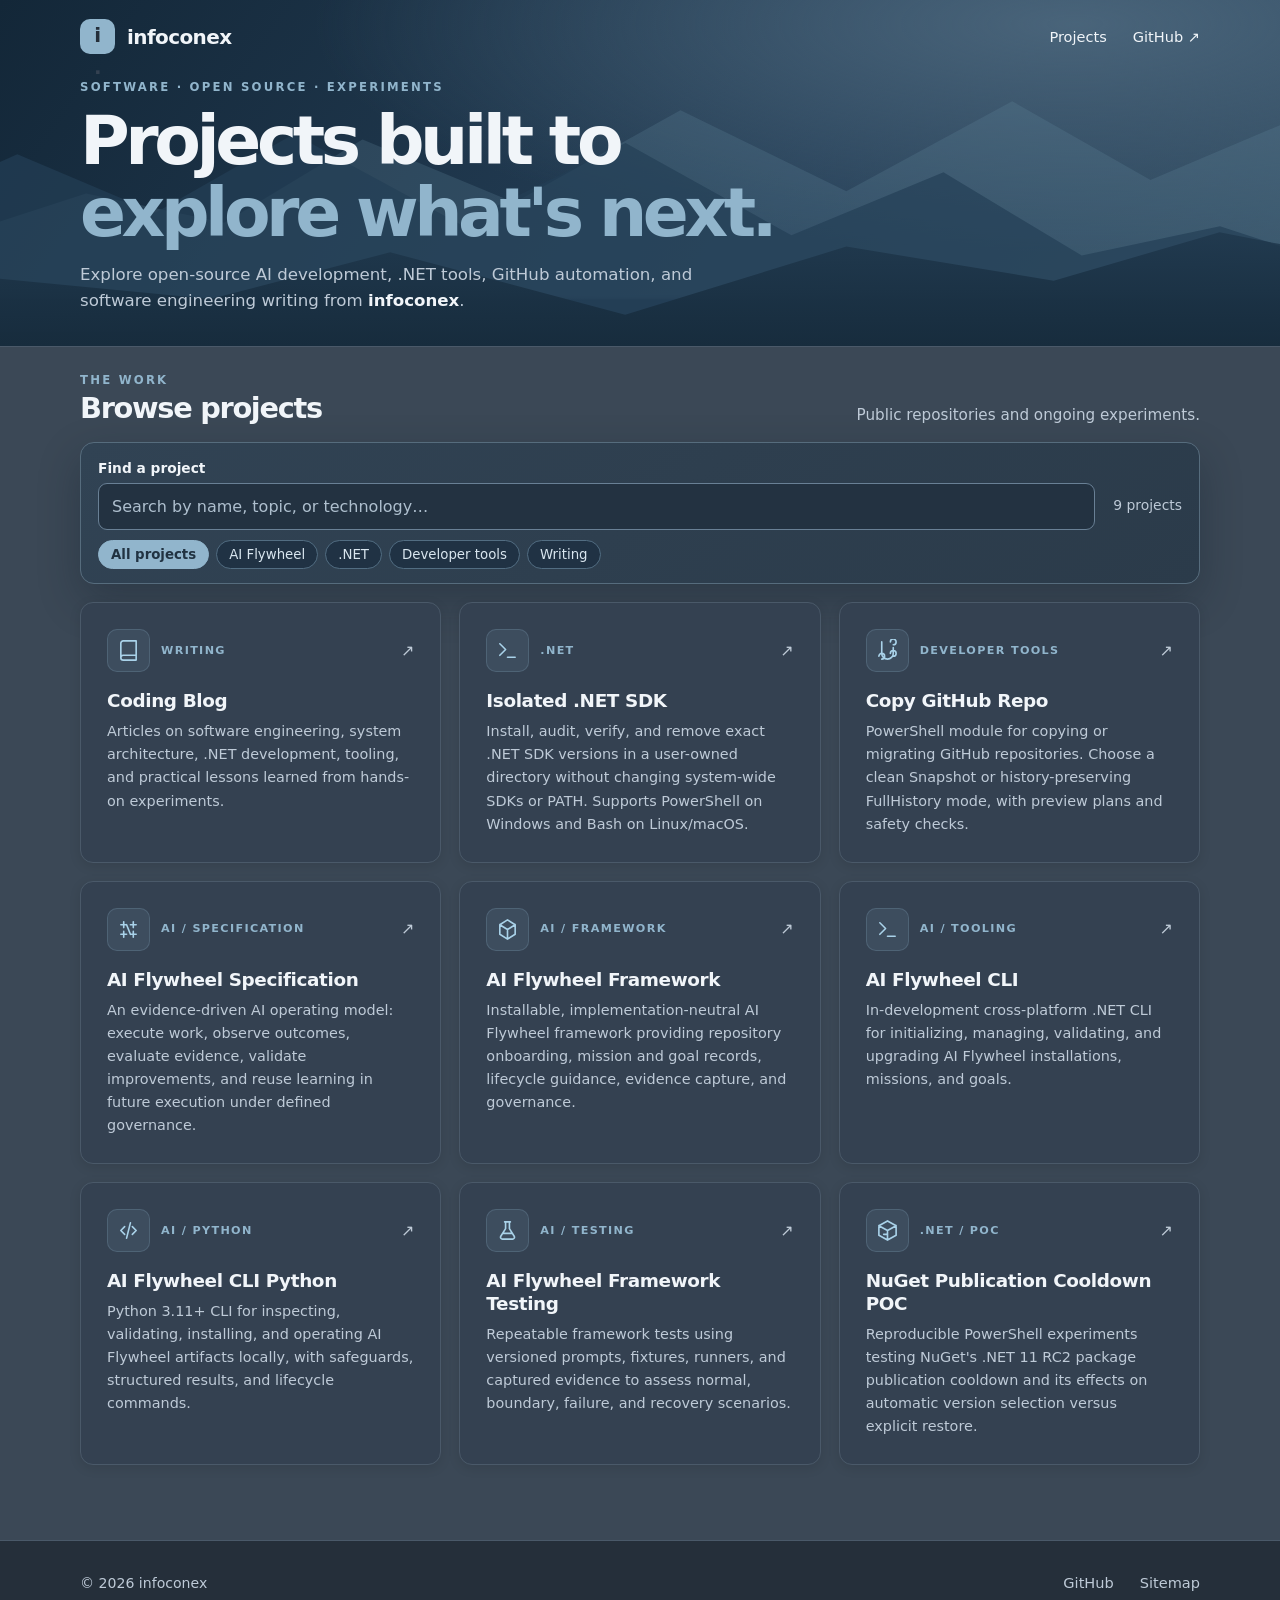
==== commit 24e378f5: "Trial lighter slate project section in homepage preview" ====
--- a/homepage-preview/index.html
+++ b/homepage-preview/index.html
@@ -19,6 +19,8 @@
 .projects-section{padding-top:45px}.discovery{border:1px solid #566c7d;background:linear-gradient(145deg,#314354,#2b3b4a);padding:21px;border-radius:14px;margin-bottom:25px;box-shadow:0 16px 42px #111e2a55}.discovery-top{display:flex;align-items:end;gap:18px;justify-content:space-between}.discovery-top label{display:grid;flex:1;gap:8px}.discovery-label{font-weight:720;font-size:.86rem}.discovery input{width:100%;border:1px solid #698095;background:#233241;color:#f1f5f9;border-radius:9px;padding:15px 17px;font:inherit}.discovery input::placeholder{color:#aebfce}#project-count{color:var(--muted);font-size:.87rem;padding-bottom:14px;white-space:nowrap}.chips{display:flex;flex-wrap:wrap;gap:9px;margin-top:15px}.chip{cursor:pointer;background:#203244;border:1px solid #526d82;color:#d9e6ef;border-radius:99px;padding:8px 14px;font:600 .83rem/1.3 inherit;font-family:inherit}.chip:hover,.chip:focus-visible{border-color:#b5d5e9}.chip.selected{background:#91B5CC;color:#213342;border-color:#91B5CC;font-weight:800}.project-card[hidden]{display:none!important}
 @media(max-width:600px){.hero-demo{min-height:0;padding:48px 0 65px}.mountain{opacity:.5}.discovery-top{display:block}#project-count{display:block;padding:8px 0 0}}
 
+/* Lighter browse surface experiment — preview only */
+.projects-section{background:#3B4856}
 /* Integrated navigation and compressed above-the-fold composition */
 .hero-demo{min-height:0;padding:0 0 30px}.hero-demo .hero-inner{position:relative}.hero-header{display:flex;justify-content:space-between;align-items:center;gap:20px;padding:19px 0 24px}.hero-header nav{display:flex;align-items:center;gap:26px;font-size:.91rem}.hero-header .brand{white-space:nowrap}
 .hero-demo .eyebrow{margin:0 0 7px}.hero-demo h1{font-size:clamp(2.45rem,5.3vw,4.45rem);line-height:1.07;margin:8px 0 12px;max-width:760px}.hero-demo .intro{font-size:1.04rem;line-height:1.55;max-width:660px;margin:0 0 3px}
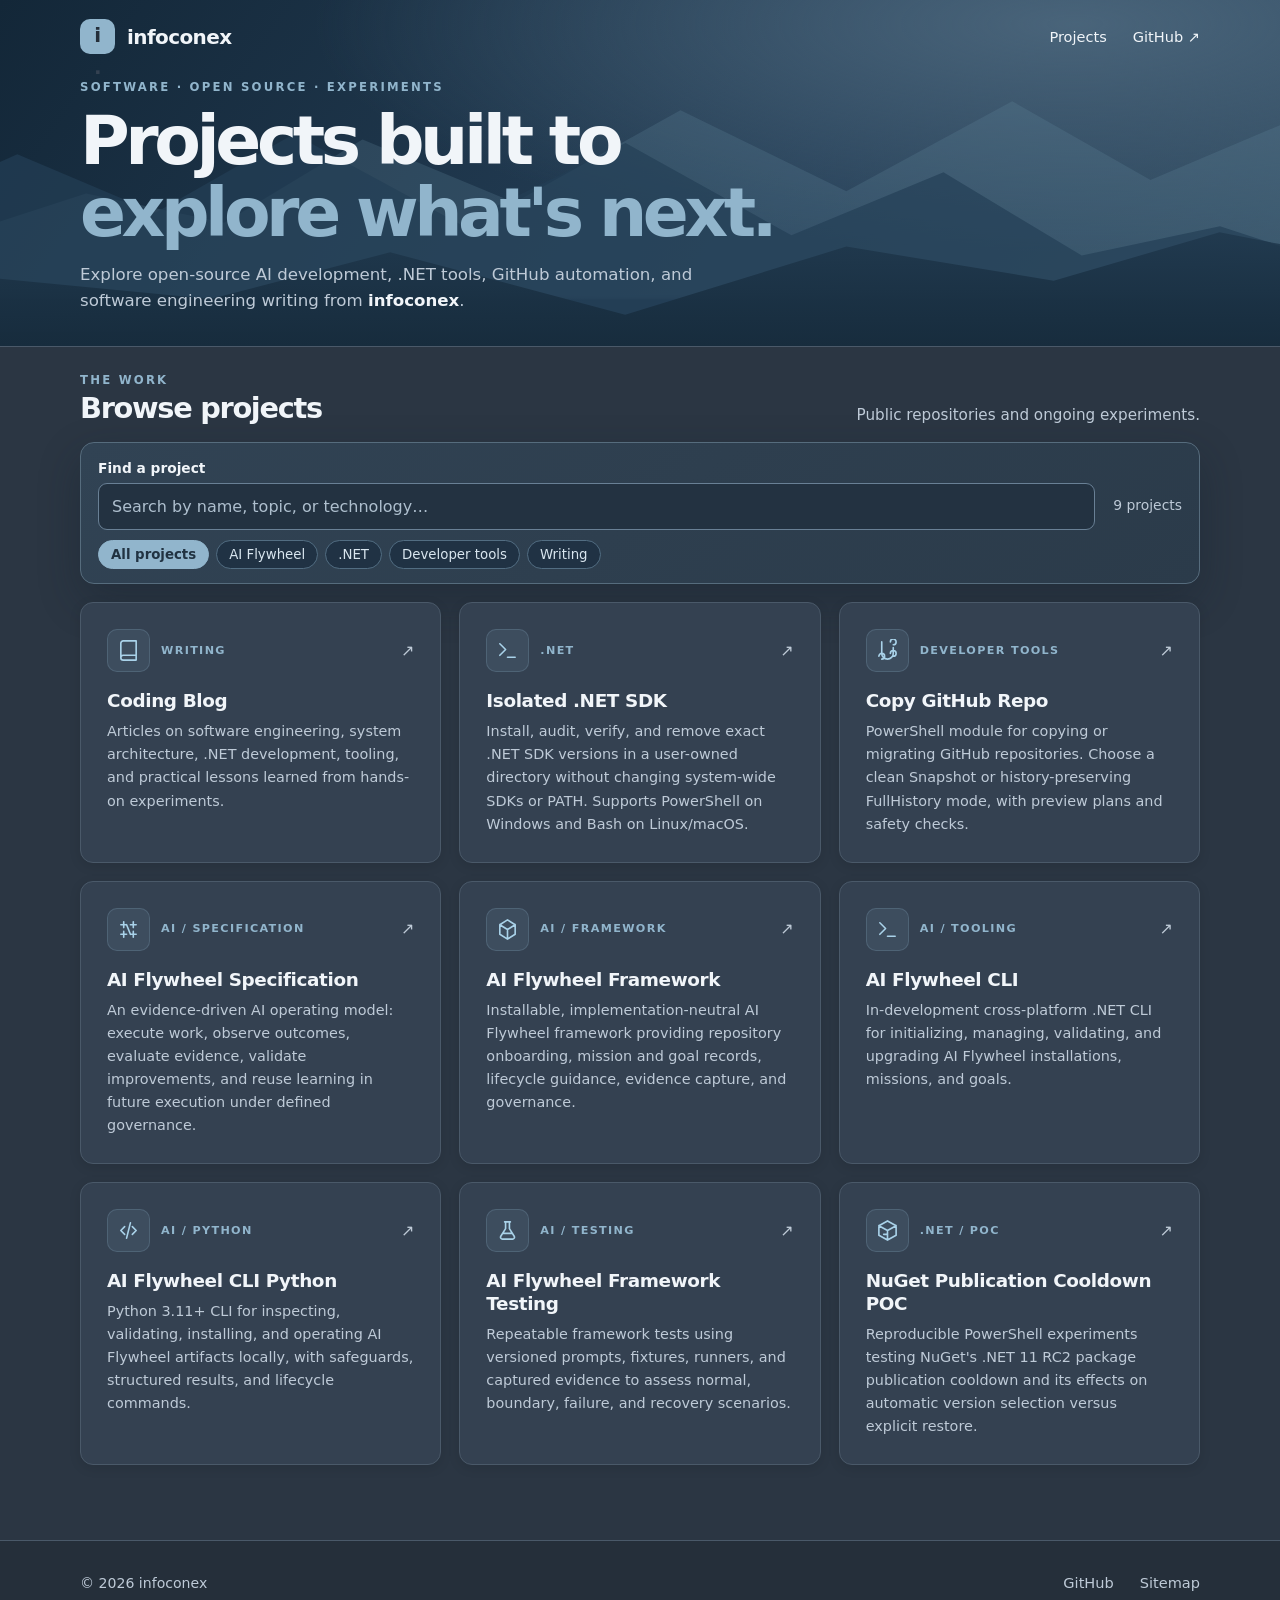
==== commit 9caa4dab: "Revert lighter project-section background in homepage preview" ====
--- a/homepage-preview/index.html
+++ b/homepage-preview/index.html
@@ -19,8 +19,6 @@
 .projects-section{padding-top:45px}.discovery{border:1px solid #566c7d;background:linear-gradient(145deg,#314354,#2b3b4a);padding:21px;border-radius:14px;margin-bottom:25px;box-shadow:0 16px 42px #111e2a55}.discovery-top{display:flex;align-items:end;gap:18px;justify-content:space-between}.discovery-top label{display:grid;flex:1;gap:8px}.discovery-label{font-weight:720;font-size:.86rem}.discovery input{width:100%;border:1px solid #698095;background:#233241;color:#f1f5f9;border-radius:9px;padding:15px 17px;font:inherit}.discovery input::placeholder{color:#aebfce}#project-count{color:var(--muted);font-size:.87rem;padding-bottom:14px;white-space:nowrap}.chips{display:flex;flex-wrap:wrap;gap:9px;margin-top:15px}.chip{cursor:pointer;background:#203244;border:1px solid #526d82;color:#d9e6ef;border-radius:99px;padding:8px 14px;font:600 .83rem/1.3 inherit;font-family:inherit}.chip:hover,.chip:focus-visible{border-color:#b5d5e9}.chip.selected{background:#91B5CC;color:#213342;border-color:#91B5CC;font-weight:800}.project-card[hidden]{display:none!important}
 @media(max-width:600px){.hero-demo{min-height:0;padding:48px 0 65px}.mountain{opacity:.5}.discovery-top{display:block}#project-count{display:block;padding:8px 0 0}}
 
-/* Lighter browse surface experiment — preview only */
-.projects-section{background:#3B4856}
 /* Integrated navigation and compressed above-the-fold composition */
 .hero-demo{min-height:0;padding:0 0 30px}.hero-demo .hero-inner{position:relative}.hero-header{display:flex;justify-content:space-between;align-items:center;gap:20px;padding:19px 0 24px}.hero-header nav{display:flex;align-items:center;gap:26px;font-size:.91rem}.hero-header .brand{white-space:nowrap}
 .hero-demo .eyebrow{margin:0 0 7px}.hero-demo h1{font-size:clamp(2.45rem,5.3vw,4.45rem);line-height:1.07;margin:8px 0 12px;max-width:760px}.hero-demo .intro{font-size:1.04rem;line-height:1.55;max-width:660px;margin:0 0 3px}
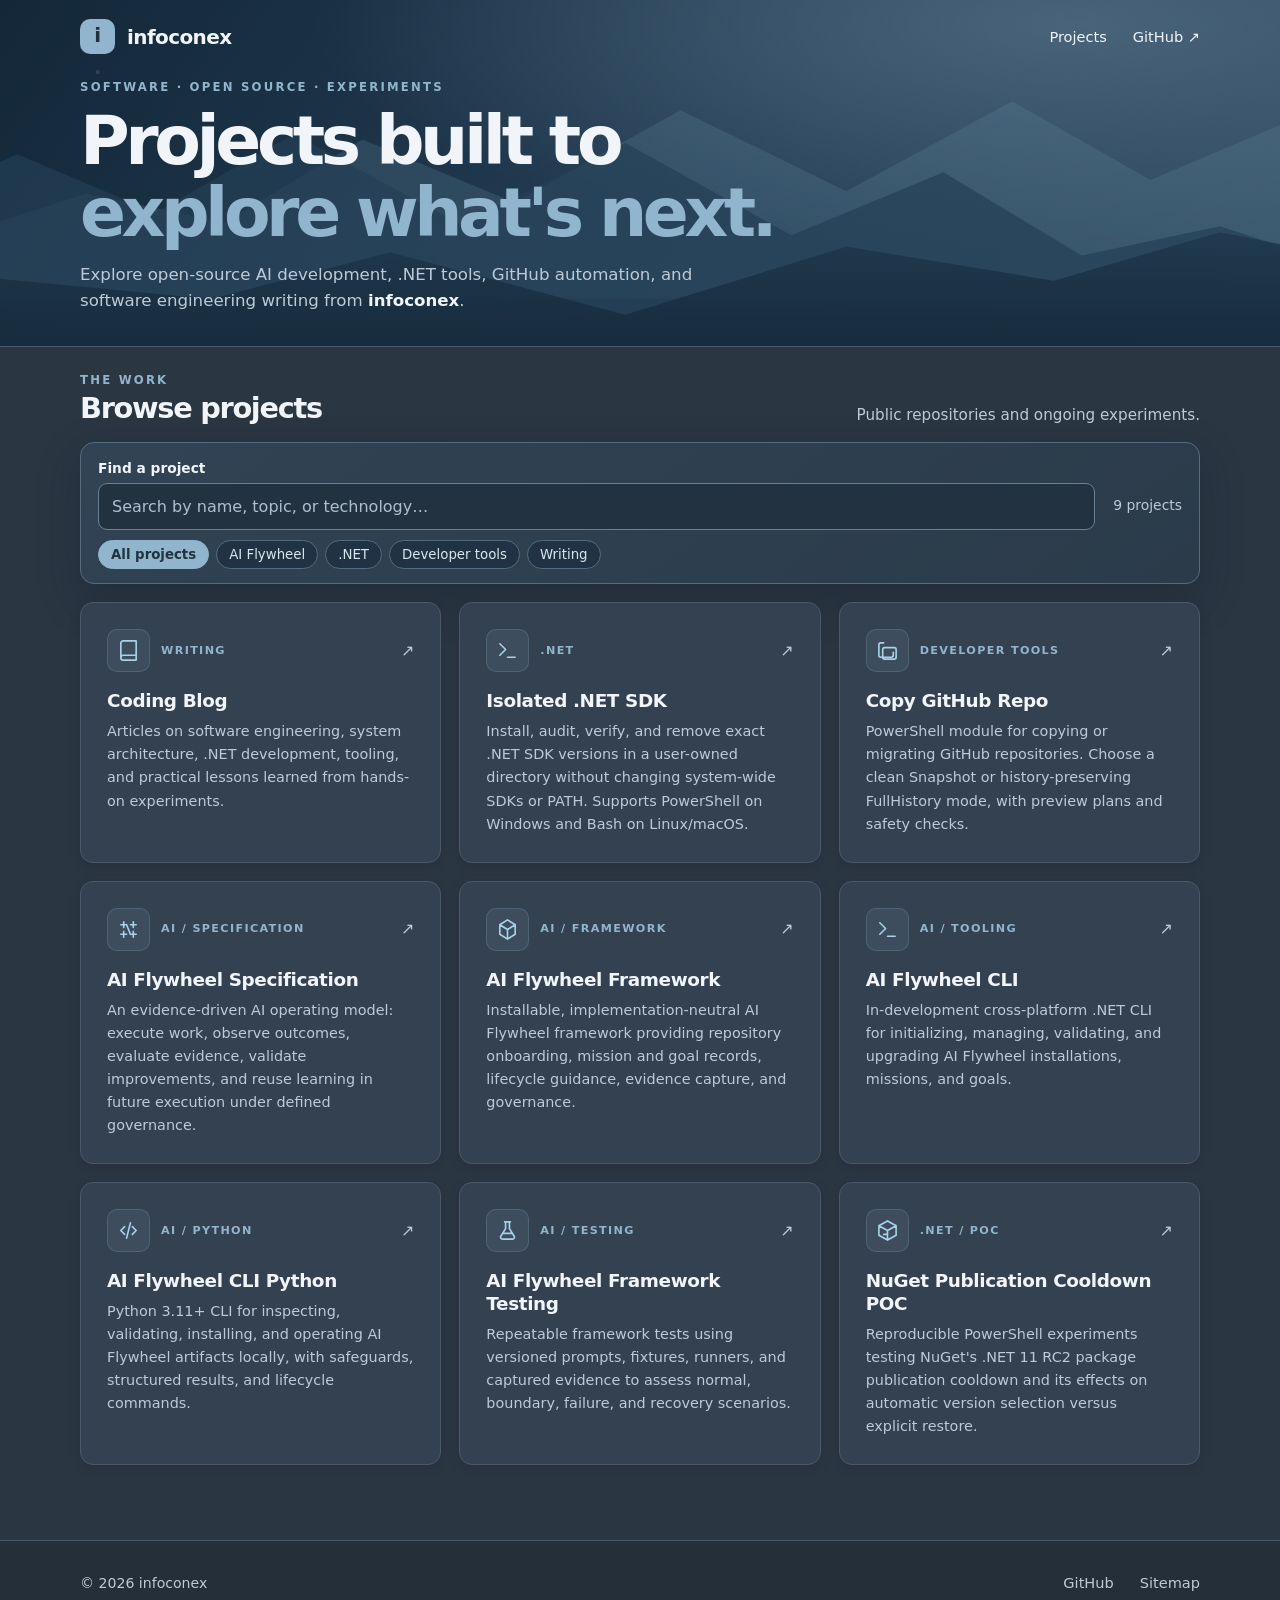
==== commit 26f58330: "Use overlapping repository copy icon for Copy GitHub Repo preview card" ====
--- a/homepage-preview/index.html
+++ b/homepage-preview/index.html
@@ -42,7 +42,7 @@
         <div id="project-grid" class="project-grid">
           <a class="project-card" data-order="10" href="/projects/coding-blog/"><div class="card-top"><span class="card-identity"><span class="project-icon" aria-hidden="true"><svg viewBox="0 0 24 24" fill="none" stroke="currentColor" stroke-width="1.7" stroke-linecap="round" stroke-linejoin="round"><path d="M4 19.5A2.5 2.5 0 0 1 6.5 17H20 M6.5 2H20v20H6.5A2.5 2.5 0 0 1 4 19.5v-15A2.5 2.5 0 0 1 6.5 2Z"/></svg></span><span class="card-tag">Writing</span></span><span class="card-arrow" aria-hidden="true">↗</span></div><h3>Coding Blog</h3><p>Articles on software engineering, system architecture, .NET development, tooling, and practical lessons learned from hands-on experiments.</p></a>
           <a class="project-card" data-order="20" href="/projects/isolated-dotnet-sdk/"><div class="card-top"><span class="card-identity"><span class="project-icon" aria-hidden="true"><svg viewBox="0 0 24 24" fill="none" stroke="currentColor" stroke-width="1.7" stroke-linecap="round" stroke-linejoin="round"><path d="m4 17 6-6-6-6 M12 19h8"/></svg></span><span class="card-tag">.NET</span></span><span class="card-arrow" aria-hidden="true">↗</span></div><h3>Isolated .NET SDK</h3><p>Install, audit, verify, and remove exact .NET SDK versions in a user-owned directory without changing system-wide SDKs or PATH. Supports PowerShell on Windows and Bash on Linux/macOS.</p></a>
-          <a class="project-card" data-order="30" href="/projects/copy-github-repo/"><div class="card-top"><span class="card-identity"><span class="project-icon" aria-hidden="true"><svg viewBox="0 0 24 24" fill="none" stroke="currentColor" stroke-width="1.7" stroke-linecap="round" stroke-linejoin="round"><path d="M6 3v12 M18 6a3 3 0 1 0-3-3 M6 21a3 3 0 1 0-3-3 M18 18a3 3 0 1 0-3-3 M6 15a6 6 0 0 0 12 0V9"/></svg></span><span class="card-tag">Developer Tools</span></span><span class="card-arrow" aria-hidden="true">↗</span></div><h3>Copy GitHub Repo</h3><p>PowerShell module for copying or migrating GitHub repositories. Choose a clean Snapshot or history-preserving FullHistory mode, with preview plans and safety checks.</p></a>
+          <a class="project-card" data-order="30" href="/projects/copy-github-repo/"><div class="card-top"><span class="card-identity"><span class="project-icon" aria-hidden="true"><svg viewBox="0 0 24 24" fill="none" stroke="currentColor" stroke-width="1.7" stroke-linecap="round" stroke-linejoin="round"><path d="M8 4H5a2 2 0 0 0-2 2v11a2 2 0 0 0 2 2h11a2 2 0 0 0 2-2v-3 M9 9h10a2 2 0 0 1 2 2v8a2 2 0 0 1-2 2H9a2 2 0 0 1-2-2v-8a2 2 0 0 1 2-2Z"/></svg></span><span class="card-tag">Developer Tools</span></span><span class="card-arrow" aria-hidden="true">↗</span></div><h3>Copy GitHub Repo</h3><p>PowerShell module for copying or migrating GitHub repositories. Choose a clean Snapshot or history-preserving FullHistory mode, with preview plans and safety checks.</p></a>
           <a class="project-card" data-order="40" href="/projects/ai-flywheel-spec/"><div class="card-top"><span class="card-identity"><span class="project-icon" aria-hidden="true"><svg viewBox="0 0 24 24" fill="none" stroke="currentColor" stroke-width="1.7" stroke-linecap="round" stroke-linejoin="round"><path d="M4 7h6 M14 7h6 M7 4v6 M17 4v6 M4 17h6 M14 17h6 M7 14v6 M17 14v6 M10 7l4 10"/></svg></span><span class="card-tag">AI / Specification</span></span><span class="card-arrow" aria-hidden="true">↗</span></div><h3>AI Flywheel Specification</h3><p>An evidence-driven AI operating model: execute work, observe outcomes, evaluate evidence, validate improvements, and reuse learning in future execution under defined governance.</p></a>
           <a class="project-card" data-order="50" href="/projects/ai-flywheel-framework/"><div class="card-top"><span class="card-identity"><span class="project-icon" aria-hidden="true"><svg viewBox="0 0 24 24" fill="none" stroke="currentColor" stroke-width="1.7" stroke-linecap="round" stroke-linejoin="round"><path d="M12 2 4 7v10l8 5 8-5V7l-8-5Z M4 7l8 5 8-5 M12 12v10"/></svg></span><span class="card-tag">AI / Framework</span></span><span class="card-arrow" aria-hidden="true">↗</span></div><h3>AI Flywheel Framework</h3><p>Installable, implementation-neutral AI Flywheel framework providing repository onboarding, mission and goal records, lifecycle guidance, evidence capture, and governance.</p></a>
           <a class="project-card" data-order="60" href="/projects/ai-flywheel-cli/"><div class="card-top"><span class="card-identity"><span class="project-icon" aria-hidden="true"><svg viewBox="0 0 24 24" fill="none" stroke="currentColor" stroke-width="1.7" stroke-linecap="round" stroke-linejoin="round"><path d="M4 17 10 11 4 5 M12 19h8"/></svg></span><span class="card-tag">AI / Tooling</span></span><span class="card-arrow" aria-hidden="true">↗</span></div><h3>AI Flywheel CLI</h3><p>In-development cross-platform .NET CLI for initializing, managing, validating, and upgrading AI Flywheel installations, missions, and goals.</p></a>
